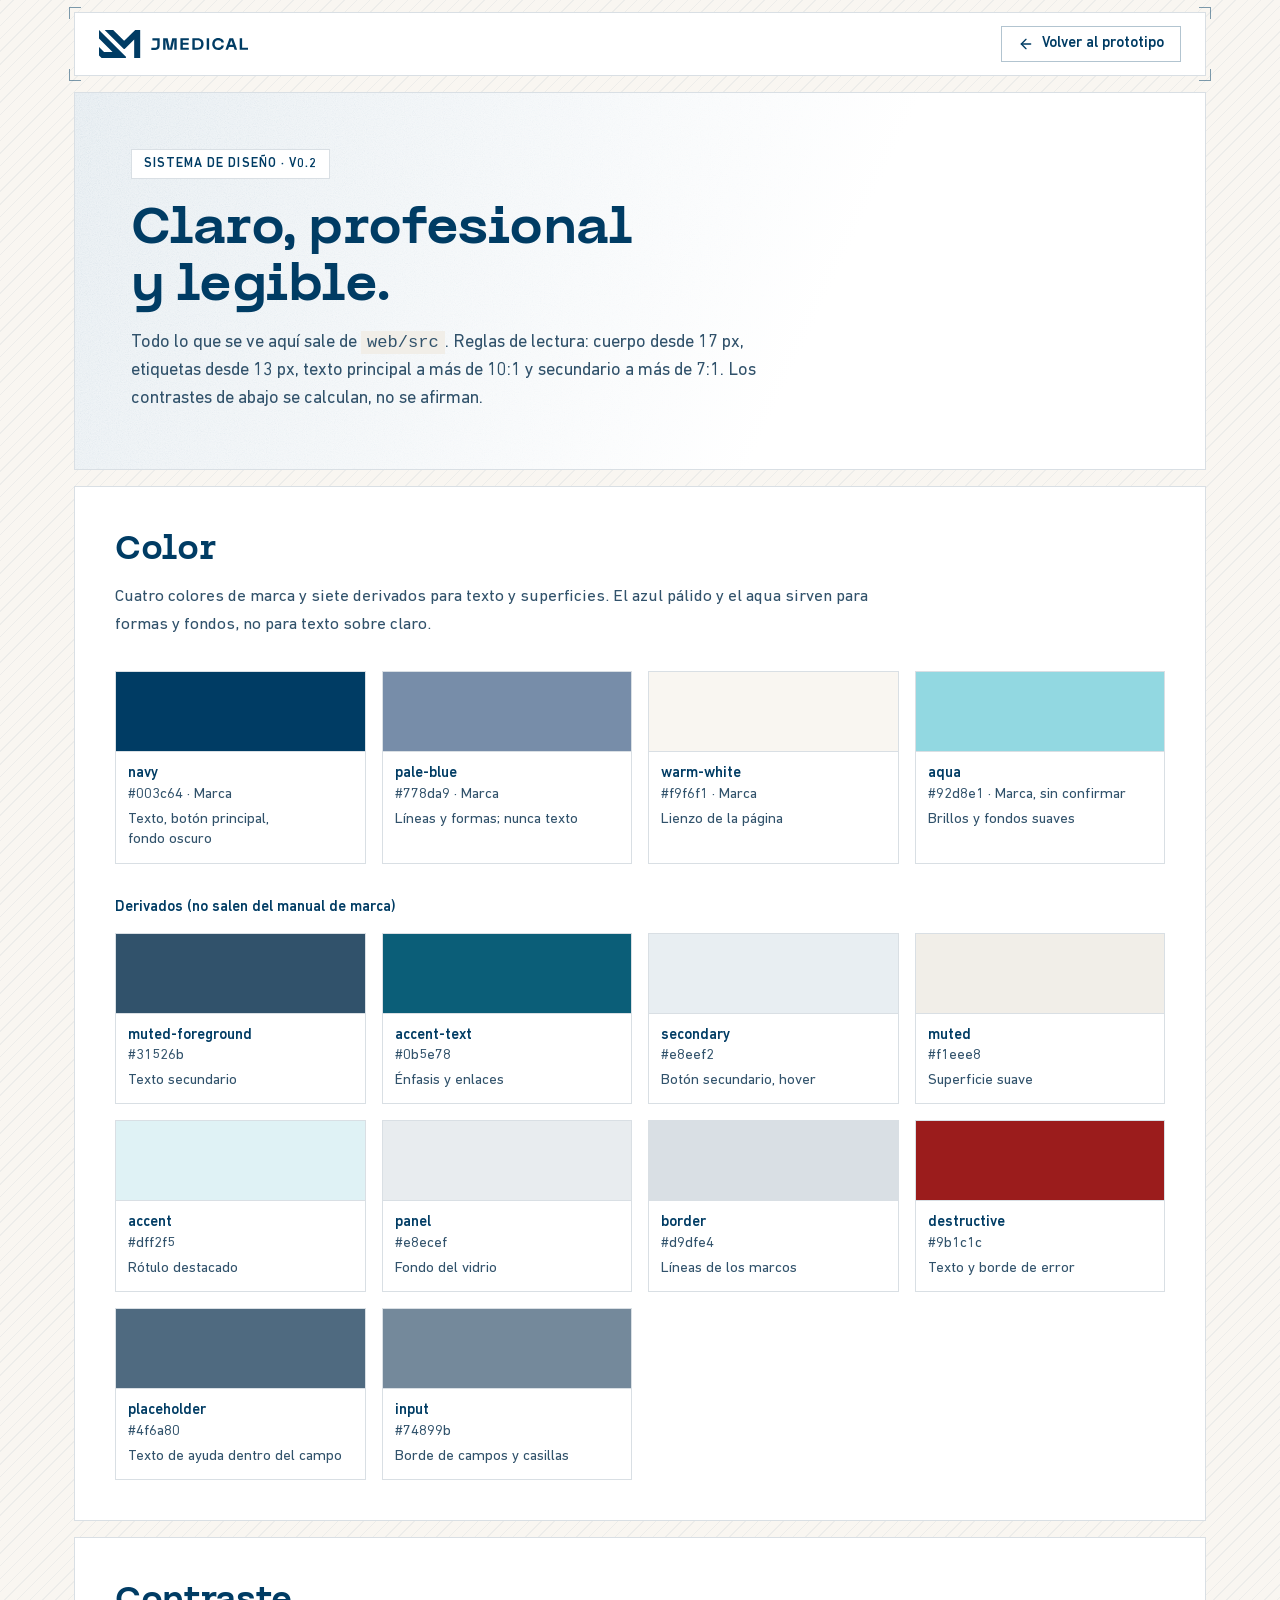
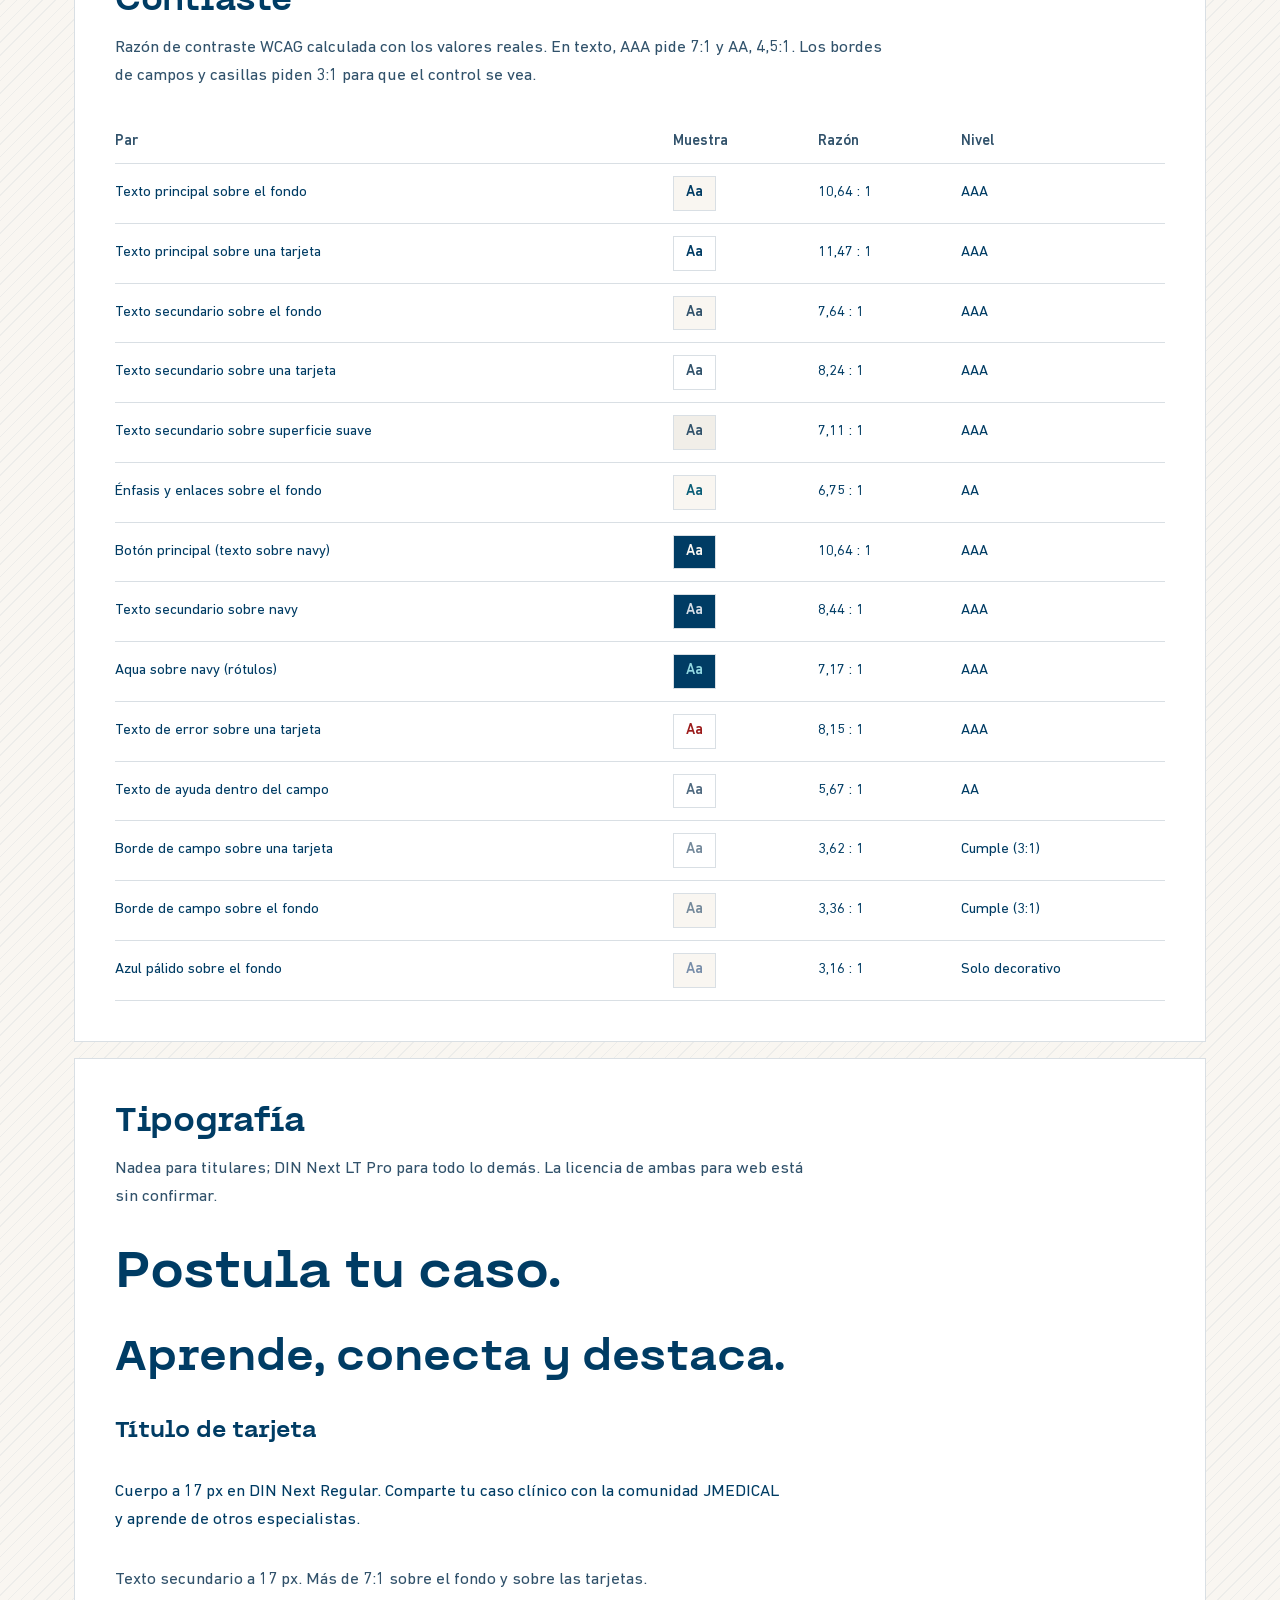
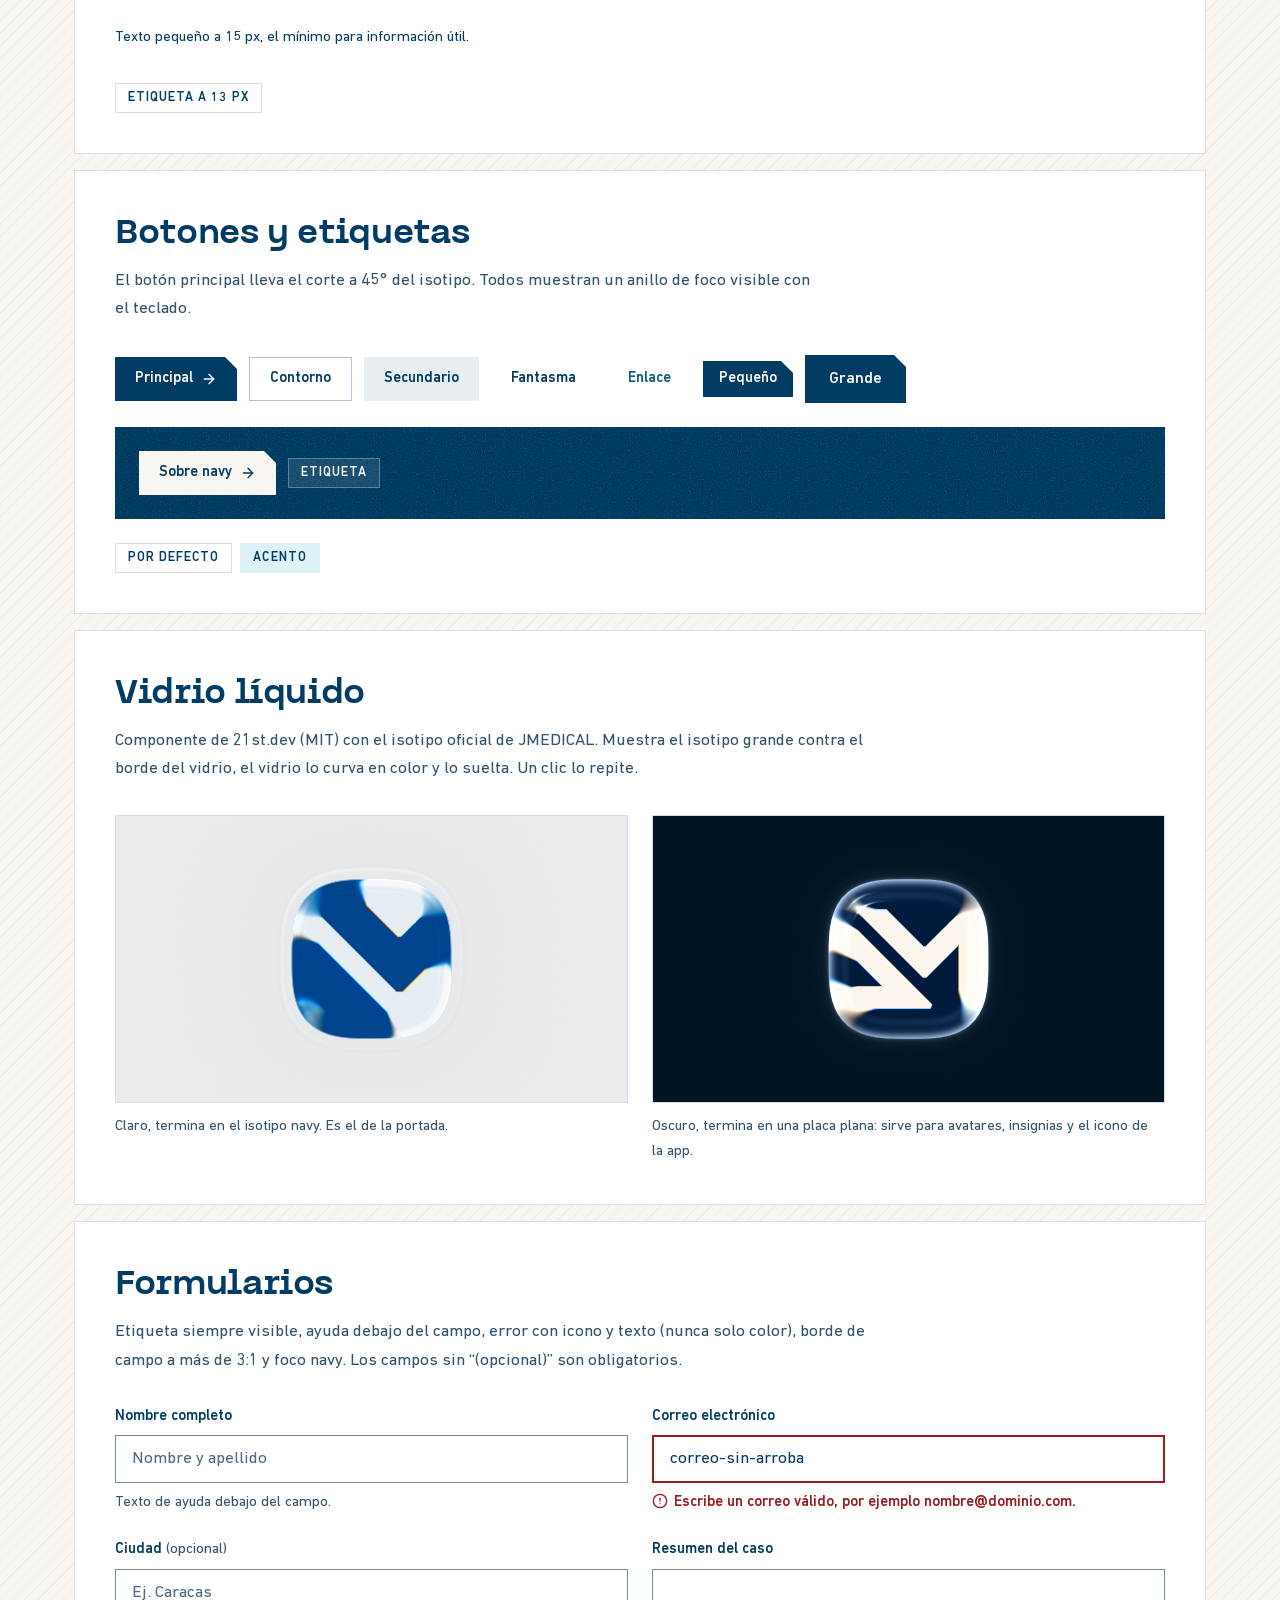
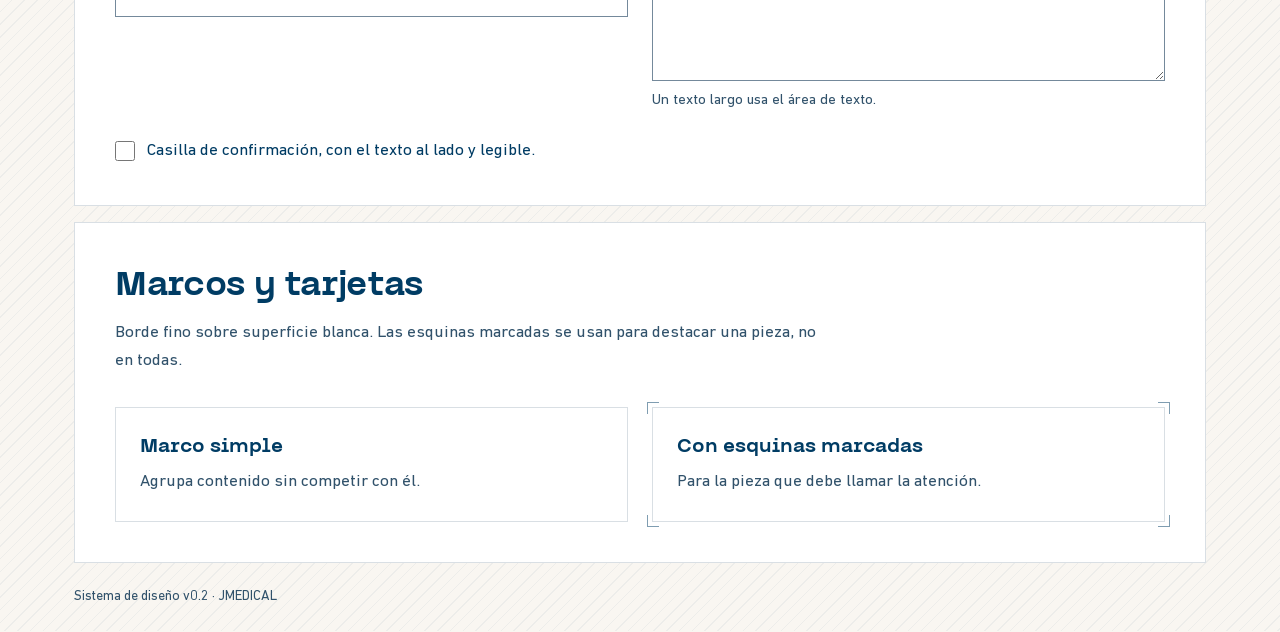
==== sistema.html @ cdf738cb "Actualiza la vista previa (código en ecf129d) Co-Authored-By: Claude Sonnet 5.5 <noreply@anthropic.c" ====
<!doctype html>
<html lang="es" data-brand="jmedical">
  <head>
    <meta charset="utf-8" />
    <meta name="viewport" content="width=device-width, initial-scale=1" />
    <meta name="robots" content="noindex, nofollow" />
    <title>JMEDICAL · Sistema de diseño</title>
    <link rel="icon" href="./favicon.svg" type="image/svg+xml" />
    <script type="module" crossorigin src="./assets/sistema-3H0dQAYy.js"></script>
    <link rel="modulepreload" crossorigin href="./assets/logo-azul-BkGn1NT_.js">
    <link rel="modulepreload" crossorigin href="./assets/field-BmCjv1d0.js">
    <link rel="modulepreload" crossorigin href="./assets/brand-glass-reveal-CvadKFA3.js">
    <link rel="stylesheet" crossorigin href="./assets/logo-azul-B99ZChij.css">
  </head>
  <body>
    <div id="root"></div>
  </body>
</html>
---- assets/logo-azul-B99ZChij.css ----
/*! tailwindcss v4.3.3 | MIT License | https://tailwindcss.com */
@layer properties{@supports (((-webkit-hyphens:none)) and (not (margin-trim:inline))) or ((-moz-orient:inline) and (not (color:rgb(from red r g b)))){*,:before,:after,::backdrop{--tw-rotate-x:initial;--tw-rotate-y:initial;--tw-rotate-z:initial;--tw-skew-x:initial;--tw-skew-y:initial;--tw-border-style:solid;--tw-leading:initial;--tw-font-weight:initial;--tw-tracking:initial;--tw-ordinal:initial;--tw-slashed-zero:initial;--tw-numeric-figure:initial;--tw-numeric-spacing:initial;--tw-numeric-fraction:initial;--tw-shadow:0 0 #0000;--tw-shadow-color:initial;--tw-shadow-alpha:100%;--tw-inset-shadow:0 0 #0000;--tw-inset-shadow-color:initial;--tw-inset-shadow-alpha:100%;--tw-ring-color:initial;--tw-ring-shadow:0 0 #0000;--tw-inset-ring-color:initial;--tw-inset-ring-shadow:0 0 #0000;--tw-ring-inset:initial;--tw-ring-offset-width:0px;--tw-ring-offset-color:#fff;--tw-ring-offset-shadow:0 0 #0000;--tw-outline-style:solid;--tw-blur:initial;--tw-brightness:initial;--tw-contrast:initial;--tw-grayscale:initial;--tw-hue-rotate:initial;--tw-invert:initial;--tw-opacity:initial;--tw-saturate:initial;--tw-sepia:initial;--tw-drop-shadow:initial;--tw-drop-shadow-color:initial;--tw-drop-shadow-alpha:100%;--tw-drop-shadow-size:initial;--tw-backdrop-blur:initial;--tw-backdrop-brightness:initial;--tw-backdrop-contrast:initial;--tw-backdrop-grayscale:initial;--tw-backdrop-hue-rotate:initial;--tw-backdrop-invert:initial;--tw-backdrop-opacity:initial;--tw-backdrop-saturate:initial;--tw-backdrop-sepia:initial}}}@layer theme{:root,:host{--font-mono:ui-monospace, SFMono-Regular, Menlo, Monaco, Consolas, "Liberation Mono", "Courier New", monospace;--color-white:#fff;--spacing:.25rem;--container-xl:36rem;--container-2xl:42rem;--container-3xl:48rem;--text-sm:.875rem;--text-sm--line-height:calc(1.25 / .875);--text-base:1rem;--text-base--line-height:calc(1.5 / 1);--text-lg:1.125rem;--text-lg--line-height:calc(1.75 / 1.125);--text-xl:1.25rem;--text-xl--line-height:calc(1.75 / 1.25);--text-2xl:1.5rem;--text-2xl--line-height:calc(2 / 1.5);--text-3xl:1.875rem;--text-3xl--line-height:calc(2.25 / 1.875);--text-5xl:3rem;--text-5xl--line-height:1;--font-weight-normal:400;--font-weight-medium:500;--font-weight-semibold:600;--leading-tight:1.25;--leading-snug:1.375;--leading-relaxed:1.625;--default-transition-duration:.15s;--default-transition-timing-function:cubic-bezier(.4, 0, .2, 1);--default-font-family:"DIN Next LT Pro", ui-sans-serif, system-ui, sans-serif;--default-mono-font-family:var(--font-mono);--font-display:"Nadea", "DIN Next LT Pro", ui-sans-serif, system-ui, sans-serif}}@layer base{*,:after,:before,::backdrop{box-sizing:border-box;border:0 solid;margin:0;padding:0}::file-selector-button{box-sizing:border-box;border:0 solid;margin:0;padding:0}html,:host{-webkit-text-size-adjust:100%;tab-size:4;line-height:1.5;font-family:var(--default-font-family,-apple-system, BlinkMacSystemFont, "Segoe UI", Roboto, "Helvetica Neue", "Noto Sans", Arial, sans-serif, "Apple Color Emoji", "Segoe UI Emoji", "Segoe UI Symbol", "Noto Color Emoji");font-feature-settings:var(--default-font-feature-settings,normal);font-variation-settings:var(--default-font-variation-settings,normal);-webkit-tap-highlight-color:transparent}hr{height:0;color:inherit;border-top-width:1px}abbr:where([title]){-webkit-text-decoration:underline dotted;text-decoration:underline dotted}h1,h2,h3,h4,h5,h6{font-size:inherit;font-weight:inherit}a{color:inherit;-webkit-text-decoration:inherit;-webkit-text-decoration:inherit;-webkit-text-decoration:inherit;-webkit-text-decoration:inherit;text-decoration:inherit}b,strong{font-weight:bolder}code,kbd,samp,pre{font-family:var(--default-mono-font-family,ui-monospace, SFMono-Regular, Menlo, Monaco, Consolas, "Liberation Mono", "Courier New", monospace);font-feature-settings:var(--default-mono-font-feature-settings,normal);font-variation-settings:var(--default-mono-font-variation-settings,normal);font-size:1em}small{font-size:80%}sub,sup{vertical-align:baseline;font-size:75%;line-height:0;position:relative}sub{bottom:-.25em}sup{top:-.5em}table{text-indent:0;border-color:inherit;border-collapse:collapse}:-moz-focusring:where(:not(iframe)){outline:auto}progress{vertical-align:baseline}summary{display:list-item}ol,ul,menu{list-style:none}img,svg,video,canvas,audio,iframe,embed,object{vertical-align:middle;display:block}img,video{max-width:100%;height:auto}button,input,select,optgroup,textarea{font:inherit;font-feature-settings:inherit;font-variation-settings:inherit;letter-spacing:inherit;color:inherit;opacity:1;background-color:#0000;border-radius:0}::file-selector-button{font:inherit;font-feature-settings:inherit;font-variation-settings:inherit;letter-spacing:inherit;color:inherit;opacity:1;background-color:#0000;border-radius:0}:where(select:is([multiple],[size])) optgroup{font-weight:bolder}:where(select:is([multiple],[size])) optgroup option{padding-inline-start:20px}::file-selector-button{margin-inline-end:4px}::placeholder{opacity:1}@supports (not ((-webkit-appearance:-apple-pay-button))) or (contain-intrinsic-size:1px){::placeholder{color:currentColor}@supports (color:color-mix(in lab, red, red)){::placeholder{color:color-mix(in oklab, currentcolor 50%, transparent)}}}textarea{resize:vertical}::-webkit-search-decoration{-webkit-appearance:none}::-webkit-date-and-time-value{min-height:1lh;text-align:inherit}::-webkit-datetime-edit{display:inline-flex}::-webkit-datetime-edit-fields-wrapper{padding:0}::-webkit-datetime-edit{padding-block:0}::-webkit-datetime-edit-year-field{padding-block:0}::-webkit-datetime-edit-month-field{padding-block:0}::-webkit-datetime-edit-day-field{padding-block:0}::-webkit-datetime-edit-hour-field{padding-block:0}::-webkit-datetime-edit-minute-field{padding-block:0}::-webkit-datetime-edit-second-field{padding-block:0}::-webkit-datetime-edit-millisecond-field{padding-block:0}::-webkit-datetime-edit-meridiem-field{padding-block:0}::-webkit-calendar-picker-indicator{line-height:1}:-moz-ui-invalid{box-shadow:none}button,input:where([type=button],[type=reset],[type=submit]){appearance:button}::file-selector-button{appearance:button}::-webkit-inner-spin-button{height:auto}::-webkit-outer-spin-button{height:auto}[hidden]:where(:not([hidden=until-found])){display:none!important}*{border-color:var(--border)}h1,h2,h3,h4{font-family:var(--font-display);letter-spacing:-.01em;text-wrap:balance;font-weight:600}p{text-wrap:pretty}:focus-visible{outline:2px solid var(--navy);outline-offset:3px}::selection{background:var(--aqua);color:var(--navy)}}@layer components;@layer utilities{.grain{position:relative}.grain:after{content:"";pointer-events:none;opacity:.5;mix-blend-mode:soft-light;background:url("data:image/svg+xml,%3csvg%20xmlns='http://www.w3.org/2000/svg'%20width='256'%20height='256'%3e%3cfilter%20id='n'%20x='0'%20y='0'%20width='100%25'%20height='100%25'%20color-interpolation-filters='sRGB'%3e%3cfeTurbulence%20type='fractalNoise'%20baseFrequency='0.9'%20numOctaves='3'%20seed='7'%20stitchTiles='stitch'/%3e%3cfeColorMatrix%20type='matrix'%20values='0.33%200.33%200.33%200%200%200.33%200.33%200.33%200%200%200.33%200.33%200.33%200%200%200%200%200%200%201'/%3e%3cfeComponentTransfer%3e%3cfeFuncR%20type='linear'%20slope='2.2'%20intercept='-0.6'/%3e%3cfeFuncG%20type='linear'%20slope='2.2'%20intercept='-0.6'/%3e%3cfeFuncB%20type='linear'%20slope='2.2'%20intercept='-0.6'/%3e%3c/feComponentTransfer%3e%3c/filter%3e%3crect%20width='100%25'%20height='100%25'%20filter='url(%23n)'/%3e%3c/svg%3e") 0 0/256px 256px;position:absolute;inset:0}.pointer-events-none{pointer-events:none}.\!visible{visibility:visible!important}.visible{visibility:visible}.sr-only{clip-path:inset(50%);white-space:nowrap;border-width:0;width:1px;height:1px;margin:-1px;padding:0;position:absolute;overflow:hidden}.absolute{position:absolute}.fixed{position:fixed}.relative{position:relative}.static{position:static}.sticky{position:sticky}.inset-0{inset:0}.-top-1\.5{top:calc(var(--spacing) * -1.5)}.top-3{top:calc(var(--spacing) * 3)}.top-4{top:calc(var(--spacing) * 4)}.-right-1\.5{right:calc(var(--spacing) * -1.5)}.right-4{right:calc(var(--spacing) * 4)}.-bottom-1\.5{bottom:calc(var(--spacing) * -1.5)}.bottom-4{bottom:calc(var(--spacing) * 4)}.-left-1\.5{left:calc(var(--spacing) * -1.5)}.left-4{left:calc(var(--spacing) * 4)}.isolate{isolation:isolate}.z-10{z-index:10}.z-40{z-index:40}.container{width:100%}@media (width>=40rem){.container{max-width:40rem}}@media (width>=48rem){.container{max-width:48rem}}@media (width>=64rem){.container{max-width:64rem}}@media (width>=80rem){.container{max-width:80rem}}@media (width>=96rem){.container{max-width:96rem}}.m-auto{margin:auto}.mx-auto{margin-inline:auto}.mt-0\.5{margin-top:calc(var(--spacing) * .5)}.mt-1{margin-top:var(--spacing)}.mt-2{margin-top:calc(var(--spacing) * 2)}.mt-3{margin-top:calc(var(--spacing) * 3)}.mt-4{margin-top:calc(var(--spacing) * 4)}.mt-5{margin-top:calc(var(--spacing) * 5)}.mt-6{margin-top:calc(var(--spacing) * 6)}.mt-8{margin-top:calc(var(--spacing) * 8)}.mt-10{margin-top:calc(var(--spacing) * 10)}.mt-12{margin-top:calc(var(--spacing) * 12)}.mb-3{margin-bottom:calc(var(--spacing) * 3)}.mb-6{margin-bottom:calc(var(--spacing) * 6)}.mb-8{margin-bottom:calc(var(--spacing) * 8)}.block{display:block}.flex{display:flex}.grid{display:grid}.hidden{display:none}.inline{display:inline}.inline-block{display:inline-block}.inline-flex{display:inline-flex}.aspect-\[16\/10\]{aspect-ratio:16/10}.size-3{width:calc(var(--spacing) * 3);height:calc(var(--spacing) * 3)}.size-4{width:calc(var(--spacing) * 4);height:calc(var(--spacing) * 4)}.size-5{width:calc(var(--spacing) * 5);height:calc(var(--spacing) * 5)}.size-7{width:calc(var(--spacing) * 7);height:calc(var(--spacing) * 7)}.size-10{width:calc(var(--spacing) * 10);height:calc(var(--spacing) * 10)}.size-14{width:calc(var(--spacing) * 14);height:calc(var(--spacing) * 14)}.h-7{height:calc(var(--spacing) * 7)}.h-9{height:calc(var(--spacing) * 9)}.h-11{height:calc(var(--spacing) * 11)}.h-12{height:calc(var(--spacing) * 12)}.h-16{height:calc(var(--spacing) * 16)}.h-20{height:calc(var(--spacing) * 20)}.h-72{height:calc(var(--spacing) * 72)}.h-full{height:100%}.min-h-28{min-height:calc(var(--spacing) * 28)}.min-h-36{min-height:calc(var(--spacing) * 36)}.min-h-\[340px\]{min-height:340px}.w-auto{width:auto}.w-fit{width:fit-content}.w-full{width:100%}.max-w-2xl{max-width:var(--container-2xl)}.max-w-3xl{max-width:var(--container-3xl)}.max-w-\[34rem\]{max-width:34rem}.max-w-\[1180px\]{max-width:1180px}.max-w-xl{max-width:var(--container-xl)}.min-w-\[34rem\]{min-width:34rem}.shrink-0{flex-shrink:0}.grow{flex-grow:1}.border-collapse{border-collapse:collapse}.transform{transform:var(--tw-rotate-x,) var(--tw-rotate-y,) var(--tw-rotate-z,) var(--tw-skew-x,) var(--tw-skew-y,)}.cursor-pointer{cursor:pointer}.resize-y{resize:vertical}.list-disc{list-style-type:disc}.grid-cols-3{grid-template-columns:repeat(3,minmax(0,1fr))}.flex-col{flex-direction:column}.flex-wrap{flex-wrap:wrap}.place-items-center{place-items:center}.content-start{align-content:flex-start}.items-center{align-items:center}.items-start{align-items:flex-start}.justify-between{justify-content:space-between}.justify-center{justify-content:center}.justify-items-center{justify-items:center}.gap-1{gap:var(--spacing)}.gap-1\.5{gap:calc(var(--spacing) * 1.5)}.gap-2{gap:calc(var(--spacing) * 2)}.gap-3{gap:calc(var(--spacing) * 3)}.gap-4{gap:calc(var(--spacing) * 4)}.gap-5{gap:calc(var(--spacing) * 5)}.gap-6{gap:calc(var(--spacing) * 6)}.gap-7{gap:calc(var(--spacing) * 7)}.gap-8{gap:calc(var(--spacing) * 8)}.gap-9{gap:calc(var(--spacing) * 9)}.gap-px{gap:1px}.self-start{align-self:flex-start}.overflow-hidden{overflow:hidden}.overflow-x-auto{overflow-x:auto}.rounded{border-radius:.25rem}.border{border-style:var(--tw-border-style);border-width:1px}.border-2{border-style:var(--tw-border-style);border-width:2px}.border-t{border-top-style:var(--tw-border-style);border-top-width:1px}.border-r{border-right-style:var(--tw-border-style);border-right-width:1px}.border-b{border-bottom-style:var(--tw-border-style);border-bottom-width:1px}.border-l{border-left-style:var(--tw-border-style);border-left-width:1px}.border-dashed{--tw-border-style:dashed;border-style:dashed}.border-accent-text,.border-accent-text\/40{border-color:var(--accent-text)}@supports (color:color-mix(in lab, red, red)){.border-accent-text\/40{border-color:color-mix(in oklab, var(--accent-text) 40%, transparent)}}.border-border{border-color:var(--border)}.border-cream\/30{border-color:var(--warm-white)}@supports (color:color-mix(in lab, red, red)){.border-cream\/30{border-color:color-mix(in oklab, var(--warm-white) 30%, transparent)}}.border-cream\/60{border-color:var(--warm-white)}@supports (color:color-mix(in lab, red, red)){.border-cream\/60{border-color:color-mix(in oklab, var(--warm-white) 60%, transparent)}}.border-destructive{border-color:var(--destructive)}.border-foreground\/30{border-color:var(--foreground)}@supports (color:color-mix(in lab, red, red)){.border-foreground\/30{border-color:color-mix(in oklab, var(--foreground) 30%, transparent)}}.border-foreground\/50{border-color:var(--foreground)}@supports (color:color-mix(in lab, red, red)){.border-foreground\/50{border-color:color-mix(in oklab, var(--foreground) 50%, transparent)}}.border-input{border-color:var(--input)}.border-transparent{border-color:#0000}.bg-accent{background-color:var(--accent)}.bg-accent-text{background-color:var(--accent-text)}.bg-border{background-color:var(--border)}.bg-card,.bg-card\/95{background-color:var(--card)}@supports (color:color-mix(in lab, red, red)){.bg-card\/95{background-color:color-mix(in oklab, var(--card) 95%, transparent)}}.bg-cream,.bg-cream\/10{background-color:var(--warm-white)}@supports (color:color-mix(in lab, red, red)){.bg-cream\/10{background-color:color-mix(in oklab, var(--warm-white) 10%, transparent)}}.bg-muted{background-color:var(--muted)}.bg-navy{background-color:var(--navy)}.bg-panel{background-color:var(--panel)}.bg-primary{background-color:var(--primary)}.bg-secondary{background-color:var(--secondary)}.bg-\[linear-gradient\(115deg\,var\(--secondary\)\,transparent_65\%\)\]{background-image:linear-gradient(115deg,var(--secondary),transparent 65%)}.bg-\[radial-gradient\(60\%_90\%_at_85\%_0\%\,rgba\(146\,216\,225\,0\.24\)\,transparent_70\%\)\,radial-gradient\(55\%_80\%_at_0\%_100\%\,rgba\(119\,141\,169\,0\.3\)\,transparent_70\%\)\]{background-image:radial-gradient(60% 90% at 85% 0,#92d8e13d,#0000 70%),radial-gradient(55% 80% at 0 100%,#778da94d,#0000 70%)}.p-3{padding:calc(var(--spacing) * 3)}.p-4{padding:calc(var(--spacing) * 4)}.p-5{padding:calc(var(--spacing) * 5)}.p-6{padding:calc(var(--spacing) * 6)}.px-1\.5{padding-inline:calc(var(--spacing) * 1.5)}.px-3{padding-inline:calc(var(--spacing) * 3)}.px-4{padding-inline:calc(var(--spacing) * 4)}.px-5{padding-inline:calc(var(--spacing) * 5)}.px-6{padding-inline:calc(var(--spacing) * 6)}.py-0\.5{padding-block:calc(var(--spacing) * .5)}.py-1{padding-block:var(--spacing)}.py-2{padding-block:calc(var(--spacing) * 2)}.py-3{padding-block:calc(var(--spacing) * 3)}.py-4{padding-block:calc(var(--spacing) * 4)}.py-6{padding-block:calc(var(--spacing) * 6)}.py-16{padding-block:calc(var(--spacing) * 16)}.pt-3{padding-top:calc(var(--spacing) * 3)}.pt-4{padding-top:calc(var(--spacing) * 4)}.pt-6{padding-top:calc(var(--spacing) * 6)}.pr-4{padding-right:calc(var(--spacing) * 4)}.pl-5{padding-left:calc(var(--spacing) * 5)}.pl-8{padding-left:calc(var(--spacing) * 8)}.text-center{text-align:center}.text-left{text-align:left}.text-right{text-align:right}.font-display{font-family:Nadea,DIN Next LT Pro,ui-sans-serif,system-ui,sans-serif}.text-2xl{font-size:var(--text-2xl);line-height:var(--tw-leading,var(--text-2xl--line-height))}.text-3xl{font-size:var(--text-3xl);line-height:var(--tw-leading,var(--text-3xl--line-height))}.text-5xl{font-size:var(--text-5xl);line-height:var(--tw-leading,var(--text-5xl--line-height))}.text-base{font-size:var(--text-base);line-height:var(--tw-leading,var(--text-base--line-height))}.text-lg{font-size:var(--text-lg);line-height:var(--tw-leading,var(--text-lg--line-height))}.text-sm{font-size:var(--text-sm);line-height:var(--tw-leading,var(--text-sm--line-height))}.text-xl{font-size:var(--text-xl);line-height:var(--tw-leading,var(--text-xl--line-height))}.text-\[0\.95em\]{font-size:.95em}.text-\[1\.0625rem\]{font-size:1.0625rem}.text-\[13px\]{font-size:13px}.text-\[15px\]{font-size:15px}.text-\[17px\]{font-size:17px}.text-\[clamp\(1\.6rem\,1\.1rem\+1\.6vw\,2\.2rem\)\]{font-size:clamp(1.6rem,1.1rem + 1.6vw,2.2rem)}.text-\[clamp\(1\.9rem\,1\.2rem\+2\.4vw\,2\.9rem\)\]{font-size:clamp(1.9rem,1.2rem + 2.4vw,2.9rem)}.text-\[clamp\(1\.9rem\,1\.2rem\+2\.8vw\,3\.2rem\)\]{font-size:clamp(1.9rem,1.2rem + 2.8vw,3.2rem)}.text-\[clamp\(2\.25rem\,1\.3rem\+2\.7vw\,3\.4rem\)\]{font-size:clamp(2.25rem,1.3rem + 2.7vw,3.4rem)}.leading-5{--tw-leading:calc(var(--spacing) * 5);line-height:calc(var(--spacing) * 5)}.leading-\[1\.05\]{--tw-leading:1.05;line-height:1.05}.leading-\[1\.06\]{--tw-leading:1.06;line-height:1.06}.leading-\[1\.08\]{--tw-leading:1.08;line-height:1.08}.leading-none{--tw-leading:1;line-height:1}.leading-relaxed{--tw-leading:var(--leading-relaxed);line-height:var(--leading-relaxed)}.leading-snug{--tw-leading:var(--leading-snug);line-height:var(--leading-snug)}.leading-tight{--tw-leading:var(--leading-tight);line-height:var(--leading-tight)}.font-medium{--tw-font-weight:var(--font-weight-medium);font-weight:var(--font-weight-medium)}.font-normal{--tw-font-weight:var(--font-weight-normal);font-weight:var(--font-weight-normal)}.font-semibold{--tw-font-weight:var(--font-weight-semibold);font-weight:var(--font-weight-semibold)}.tracking-\[0\.08em\]{--tw-tracking:.08em;letter-spacing:.08em}.tracking-\[0\.12em\]{--tw-tracking:.12em;letter-spacing:.12em}.break-words{overflow-wrap:break-word}.whitespace-nowrap{white-space:nowrap}.whitespace-pre-wrap{white-space:pre-wrap}.text-\[\#d6dee6\]{color:#d6dee6}.text-accent-foreground{color:var(--accent-foreground)}.text-accent-text{color:var(--accent-text)}.text-cream{color:var(--warm-white)}.text-destructive{color:var(--destructive)}.text-foreground{color:var(--foreground)}.text-muted-foreground{color:var(--muted-foreground)}.text-navy{color:var(--navy)}.text-primary-foreground{color:var(--primary-foreground)}.text-secondary-foreground{color:var(--secondary-foreground)}.uppercase{text-transform:uppercase}.tabular-nums{--tw-numeric-spacing:tabular-nums;font-variant-numeric:var(--tw-ordinal,) var(--tw-slashed-zero,) var(--tw-numeric-figure,) var(--tw-numeric-spacing,) var(--tw-numeric-fraction,)}.underline{text-decoration-line:underline}.underline-offset-4{text-underline-offset:4px}.underline-offset-8{text-underline-offset:8px}.accent-navy{accent-color:var(--navy)}.shadow{--tw-shadow:0 1px 3px 0 var(--tw-shadow-color,#0000001a), 0 1px 2px -1px var(--tw-shadow-color,#0000001a);box-shadow:var(--tw-inset-shadow), var(--tw-inset-ring-shadow), var(--tw-ring-offset-shadow), var(--tw-ring-shadow), var(--tw-shadow)}.shadow-\[0_10px_28px_-18px_rgba\(0\,60\,100\,0\.45\)\]{--tw-shadow:0 10px 28px -18px var(--tw-shadow-color,#003c6473);box-shadow:var(--tw-inset-shadow), var(--tw-inset-ring-shadow), var(--tw-ring-offset-shadow), var(--tw-ring-shadow), var(--tw-shadow)}.ring{--tw-ring-shadow:var(--tw-ring-inset,) 0 0 0 calc(1px + var(--tw-ring-offset-width)) var(--tw-ring-color,currentcolor);box-shadow:var(--tw-inset-shadow), var(--tw-inset-ring-shadow), var(--tw-ring-offset-shadow), var(--tw-ring-shadow), var(--tw-shadow)}.outline{outline-style:var(--tw-outline-style);outline-width:1px}.blur{--tw-blur:blur(8px);filter:var(--tw-blur,) var(--tw-brightness,) var(--tw-contrast,) var(--tw-grayscale,) var(--tw-hue-rotate,) var(--tw-invert,) var(--tw-saturate,) var(--tw-sepia,) var(--tw-drop-shadow,)}.filter{filter:var(--tw-blur,) var(--tw-brightness,) var(--tw-contrast,) var(--tw-grayscale,) var(--tw-hue-rotate,) var(--tw-invert,) var(--tw-saturate,) var(--tw-sepia,) var(--tw-drop-shadow,)}.backdrop-blur{--tw-backdrop-blur:blur(8px);-webkit-backdrop-filter:var(--tw-backdrop-blur,) var(--tw-backdrop-brightness,) var(--tw-backdrop-contrast,) var(--tw-backdrop-grayscale,) var(--tw-backdrop-hue-rotate,) var(--tw-backdrop-invert,) var(--tw-backdrop-opacity,) var(--tw-backdrop-saturate,) var(--tw-backdrop-sepia,);backdrop-filter:var(--tw-backdrop-blur,) var(--tw-backdrop-brightness,) var(--tw-backdrop-contrast,) var(--tw-backdrop-grayscale,) var(--tw-backdrop-hue-rotate,) var(--tw-backdrop-invert,) var(--tw-backdrop-opacity,) var(--tw-backdrop-saturate,) var(--tw-backdrop-sepia,)}.transition-colors{transition-property:color,background-color,border-color,outline-color,text-decoration-color,fill,stroke,--tw-gradient-from,--tw-gradient-via,--tw-gradient-to;transition-timing-function:var(--tw-ease,var(--default-transition-timing-function));transition-duration:var(--tw-duration,var(--default-transition-duration))}.outline-none{--tw-outline-style:none;outline-style:none}.select-none{-webkit-user-select:none;user-select:none}.cut-corner{clip-path:polygon(0 0, calc(100% - var(--cut,12px)) 0, 100% var(--cut,12px), 100% 100%, 0 100%)}.placeholder\:text-placeholder::placeholder{color:var(--placeholder)}.last\:border-b-0:last-child{border-bottom-style:var(--tw-border-style);border-bottom-width:0}@media (hover:hover){.hover\:border-foreground:hover{border-color:var(--foreground)}.hover\:bg-primary\/90:hover{background-color:var(--primary)}@supports (color:color-mix(in lab, red, red)){.hover\:bg-primary\/90:hover{background-color:color-mix(in oklab, var(--primary) 90%, transparent)}}.hover\:bg-secondary:hover,.hover\:bg-secondary\/70:hover{background-color:var(--secondary)}@supports (color:color-mix(in lab, red, red)){.hover\:bg-secondary\/70:hover{background-color:color-mix(in oklab, var(--secondary) 70%, transparent)}}.hover\:bg-white:hover{background-color:var(--color-white)}.hover\:underline:hover{text-decoration-line:underline}}.focus\:not-sr-only:focus{clip-path:none;white-space:normal;width:auto;height:auto;margin:0;padding:0;position:static;overflow:visible}.focus\:fixed:focus{position:fixed}.focus\:top-4:focus{top:calc(var(--spacing) * 4)}.focus\:left-4:focus{left:calc(var(--spacing) * 4)}.focus\:z-50:focus{z-index:50}.focus\:bg-navy:focus{background-color:var(--navy)}.focus\:px-4:focus{padding-inline:calc(var(--spacing) * 4)}.focus\:py-2:focus{padding-block:calc(var(--spacing) * 2)}.focus\:text-cream:focus{color:var(--warm-white)}.focus-visible\:border-navy:focus-visible{border-color:var(--navy)}.focus-visible\:outline-2:focus-visible{outline-style:var(--tw-outline-style);outline-width:2px}.focus-visible\:outline-offset-\[3px\]:focus-visible{outline-offset:3px}.focus-visible\:outline-aqua:focus-visible{outline-color:var(--aqua)}.focus-visible\:outline-navy:focus-visible{outline-color:var(--navy)}.focus-visible\:\[clip-path\:none\]:focus-visible{clip-path:none}.disabled\:pointer-events-none:disabled{pointer-events:none}.disabled\:cursor-not-allowed:disabled{cursor:not-allowed}.disabled\:opacity-50:disabled{opacity:.5}.disabled\:opacity-60:disabled{opacity:.6}.aria-invalid\:border-2[aria-invalid=true]{border-style:var(--tw-border-style);border-width:2px}.aria-invalid\:border-destructive[aria-invalid=true]{border-color:var(--destructive)}@media (width>=40rem){.sm\:grid-cols-2{grid-template-columns:repeat(2,minmax(0,1fr))}.sm\:grid-cols-\[11rem_1fr\]{grid-template-columns:11rem 1fr}.sm\:flex-row{flex-direction:row}.sm\:justify-between{justify-content:space-between}.sm\:gap-4{gap:calc(var(--spacing) * 4)}.sm\:p-8{padding:calc(var(--spacing) * 8)}.sm\:p-10{padding:calc(var(--spacing) * 10)}.sm\:px-5{padding-inline:calc(var(--spacing) * 5)}.sm\:px-6{padding-inline:calc(var(--spacing) * 6)}.sm\:px-10{padding-inline:calc(var(--spacing) * 10)}.sm\:py-4{padding-block:calc(var(--spacing) * 4)}.sm\:py-20{padding-block:calc(var(--spacing) * 20)}}@media (width>=48rem){.md\:block{display:block}.md\:grid-cols-2{grid-template-columns:repeat(2,minmax(0,1fr))}.md\:grid-cols-3{grid-template-columns:repeat(3,minmax(0,1fr))}.md\:flex-row{flex-direction:row}.md\:items-start{align-items:flex-start}.md\:justify-between{justify-content:space-between}}@media (width>=64rem){.lg\:min-h-\[560px\]{min-height:560px}.lg\:grid-cols-4{grid-template-columns:repeat(4,minmax(0,1fr))}.lg\:grid-cols-\[1\.05fr_1fr\]{grid-template-columns:1.05fr 1fr}.lg\:border-t-0{border-top-style:var(--tw-border-style);border-top-width:0}.lg\:border-l{border-left-style:var(--tw-border-style);border-left-width:1px}.lg\:p-12{padding:calc(var(--spacing) * 12)}.lg\:p-14{padding:calc(var(--spacing) * 14)}}.\[\&_svg\]\:pointer-events-none svg{pointer-events:none}.\[\&_svg\]\:shrink-0 svg{flex-shrink:0}.\[\&_svg\:not\(\[class\*\=\'size-\'\]\)\]\:size-4 svg:not([class*=size-]){width:calc(var(--spacing) * 4);height:calc(var(--spacing) * 4)}}@font-face{font-family:Nadea;font-weight:400;font-style:normal;font-display:block;src:url(./JMEDICAL_IDENTIDAD_Nadea-Regular-e1JpHNvY.ttf)format("truetype")}@font-face{font-family:Nadea;font-weight:500;font-style:normal;font-display:block;src:url(./JMEDICAL_IDENTIDAD_Nadea-Medium-BQYv4p6Q.ttf)format("truetype")}@font-face{font-family:Nadea;font-weight:600;font-style:normal;font-display:block;src:url(./JMEDICAL_IDENTIDAD_Nadea-SemiBold-CYlxhPo1.ttf)format("truetype")}@font-face{font-family:Nadea;font-weight:700;font-style:normal;font-display:block;src:url(./JMEDICAL_IDENTIDAD_Nadea-Bold-zD5r0EJp.ttf)format("truetype")}@font-face{font-family:Nadea;font-weight:800;font-style:normal;font-display:block;src:url(./JMEDICAL_IDENTIDAD_Nadea-ExtraBold-DnL3zmEQ.ttf)format("truetype")}@font-face{font-family:Nadea;font-weight:900;font-style:normal;font-display:block;src:url(./JMEDICAL_IDENTIDAD_Nadea-Black-Cpnyu3aX.ttf)format("truetype")}@font-face{font-family:DIN Next LT Pro;font-weight:200;font-style:normal;font-display:block;src:url(./DINNextLTPro-UltraLight-BvhrYPD7.ttf)format("truetype")}@font-face{font-family:DIN Next LT Pro;font-weight:200;font-style:italic;font-display:block;src:url(./DINNextLTPro-UltraLightIt-DyR0oIN4.ttf)format("truetype")}@font-face{font-family:DIN Next LT Pro;font-weight:300;font-style:normal;font-display:block;src:url(./DINNextLTPro-Light-DulMqmmu.ttf)format("truetype")}@font-face{font-family:DIN Next LT Pro;font-weight:400;font-style:normal;font-display:block;src:url(./DINNextLTPro-Regular-BP2BHm4X.ttf)format("truetype")}@font-face{font-family:DIN Next LT Pro;font-weight:500;font-style:normal;font-display:block;src:url(./DINNextLTPro-Medium-t0_n9abC.ttf)format("truetype")}@font-face{font-family:DIN Next LT Pro;font-weight:700;font-style:normal;font-display:block;src:url(./DINNextLTPro-Bold-fTA9mq1W.ttf)format("truetype")}@font-face{font-family:DIN Next LT Pro;font-weight:800;font-style:normal;font-display:block;src:url(./DINNextLTPro-Heavy-BAtGIuEy.ttf)format("truetype")}[data-brand=jmedical]{--navy:#003c64;--pale-blue:#778da9;--warm-white:#f9f6f1;--aqua:#92d8e1;--bg:var(--warm-white);--surface:#fff;--border:#003c6429;--fg:var(--navy);--muted:#003c64b8;--accent:var(--pale-blue);--accent-2:var(--aqua);--font-display:"Nadea", system-ui, sans-serif;--font-body:"DIN Next LT Pro", system-ui, sans-serif;--font-mono:ui-monospace, Menlo, monospace;--size-display:96px;--size-headline:48px;--size-body:28px;--size-label:20px;--ease-in:cubic-bezier(.4, 0, 1, 1);--ease-out:cubic-bezier(0, 0, .2, 1);--ease-snap:cubic-bezier(.16, 1, .3, 1);--dur-in:.45s;--dur-out:.35s;--radius:16px;--pad:48px}[data-brand=jmedical][data-theme=dark]{--bg:var(--navy);--surface:#f9f6f10f;--border:#f9f6f12e;--fg:var(--warm-white);--muted:#f9f6f1b8}:root{--background:var(--warm-white);--foreground:var(--navy);--card:#fff;--card-foreground:var(--navy);--popover:#fff;--popover-foreground:var(--navy);--primary:var(--navy);--primary-foreground:var(--warm-white);--secondary:#e8eef2;--secondary-foreground:var(--navy);--muted:#f1eee8;--muted-foreground:#31526b;--accent:#dff2f5;--accent-foreground:var(--navy);--accent-text:#0b5e78;--destructive:#9b1c1c;--border:#d9dfe4;--input:#74899b;--placeholder:#4f6a80;--ring:var(--navy);--radius:.25rem;--panel:#e8ecef}html{scroll-behavior:smooth;-webkit-text-size-adjust:100%;scroll-padding-top:6rem}html body{background-color:var(--background);color:var(--foreground);-webkit-font-smoothing:antialiased;-moz-osx-font-smoothing:grayscale;background-image:repeating-linear-gradient(135deg, var(--navy) 0 1px, transparent 1px 9px);font-family:DIN Next LT Pro,ui-sans-serif,system-ui,sans-serif;font-size:1.0625rem;line-height:1.65}@supports (color:color-mix(in lab, red, red)){html body{background-image:repeating-linear-gradient(135deg, color-mix(in srgb, var(--navy) 5%, transparent) 0 1px, transparent 1px 9px)}}@media (prefers-reduced-motion:reduce){html{scroll-behavior:auto}*,:before,:after{transition-duration:.01ms!important;animation-duration:.01ms!important}}@property --tw-rotate-x{syntax:"*";inherits:false}@property --tw-rotate-y{syntax:"*";inherits:false}@property --tw-rotate-z{syntax:"*";inherits:false}@property --tw-skew-x{syntax:"*";inherits:false}@property --tw-skew-y{syntax:"*";inherits:false}@property --tw-border-style{syntax:"*";inherits:false;initial-value:solid}@property --tw-leading{syntax:"*";inherits:false}@property --tw-font-weight{syntax:"*";inherits:false}@property --tw-tracking{syntax:"*";inherits:false}@property --tw-ordinal{syntax:"*";inherits:false}@property --tw-slashed-zero{syntax:"*";inherits:false}@property --tw-numeric-figure{syntax:"*";inherits:false}@property --tw-numeric-spacing{syntax:"*";inherits:false}@property --tw-numeric-fraction{syntax:"*";inherits:false}@property --tw-shadow{syntax:"*";inherits:false;initial-value:0 0 #0000}@property --tw-shadow-color{syntax:"*";inherits:false}@property --tw-shadow-alpha{syntax:"<percentage>";inherits:false;initial-value:100%}@property --tw-inset-shadow{syntax:"*";inherits:false;initial-value:0 0 #0000}@property --tw-inset-shadow-color{syntax:"*";inherits:false}@property --tw-inset-shadow-alpha{syntax:"<percentage>";inherits:false;initial-value:100%}@property --tw-ring-color{syntax:"*";inherits:false}@property --tw-ring-shadow{syntax:"*";inherits:false;initial-value:0 0 #0000}@property --tw-inset-ring-color{syntax:"*";inherits:false}@property --tw-inset-ring-shadow{syntax:"*";inherits:false;initial-value:0 0 #0000}@property --tw-ring-inset{syntax:"*";inherits:false}@property --tw-ring-offset-width{syntax:"<length>";inherits:false;initial-value:0}@property --tw-ring-offset-color{syntax:"*";inherits:false;initial-value:#fff}@property --tw-ring-offset-shadow{syntax:"*";inherits:false;initial-value:0 0 #0000}@property --tw-outline-style{syntax:"*";inherits:false;initial-value:solid}@property --tw-blur{syntax:"*";inherits:false}@property --tw-brightness{syntax:"*";inherits:false}@property --tw-contrast{syntax:"*";inherits:false}@property --tw-grayscale{syntax:"*";inherits:false}@property --tw-hue-rotate{syntax:"*";inherits:false}@property --tw-invert{syntax:"*";inherits:false}@property --tw-opacity{syntax:"*";inherits:false}@property --tw-saturate{syntax:"*";inherits:false}@property --tw-sepia{syntax:"*";inherits:false}@property --tw-drop-shadow{syntax:"*";inherits:false}@property --tw-drop-shadow-color{syntax:"*";inherits:false}@property --tw-drop-shadow-alpha{syntax:"<percentage>";inherits:false;initial-value:100%}@property --tw-drop-shadow-size{syntax:"*";inherits:false}@property --tw-backdrop-blur{syntax:"*";inherits:false}@property --tw-backdrop-brightness{syntax:"*";inherits:false}@property --tw-backdrop-contrast{syntax:"*";inherits:false}@property --tw-backdrop-grayscale{syntax:"*";inherits:false}@property --tw-backdrop-hue-rotate{syntax:"*";inherits:false}@property --tw-backdrop-invert{syntax:"*";inherits:false}@property --tw-backdrop-opacity{syntax:"*";inherits:false}@property --tw-backdrop-saturate{syntax:"*";inherits:false}@property --tw-backdrop-sepia{syntax:"*";inherits:false}
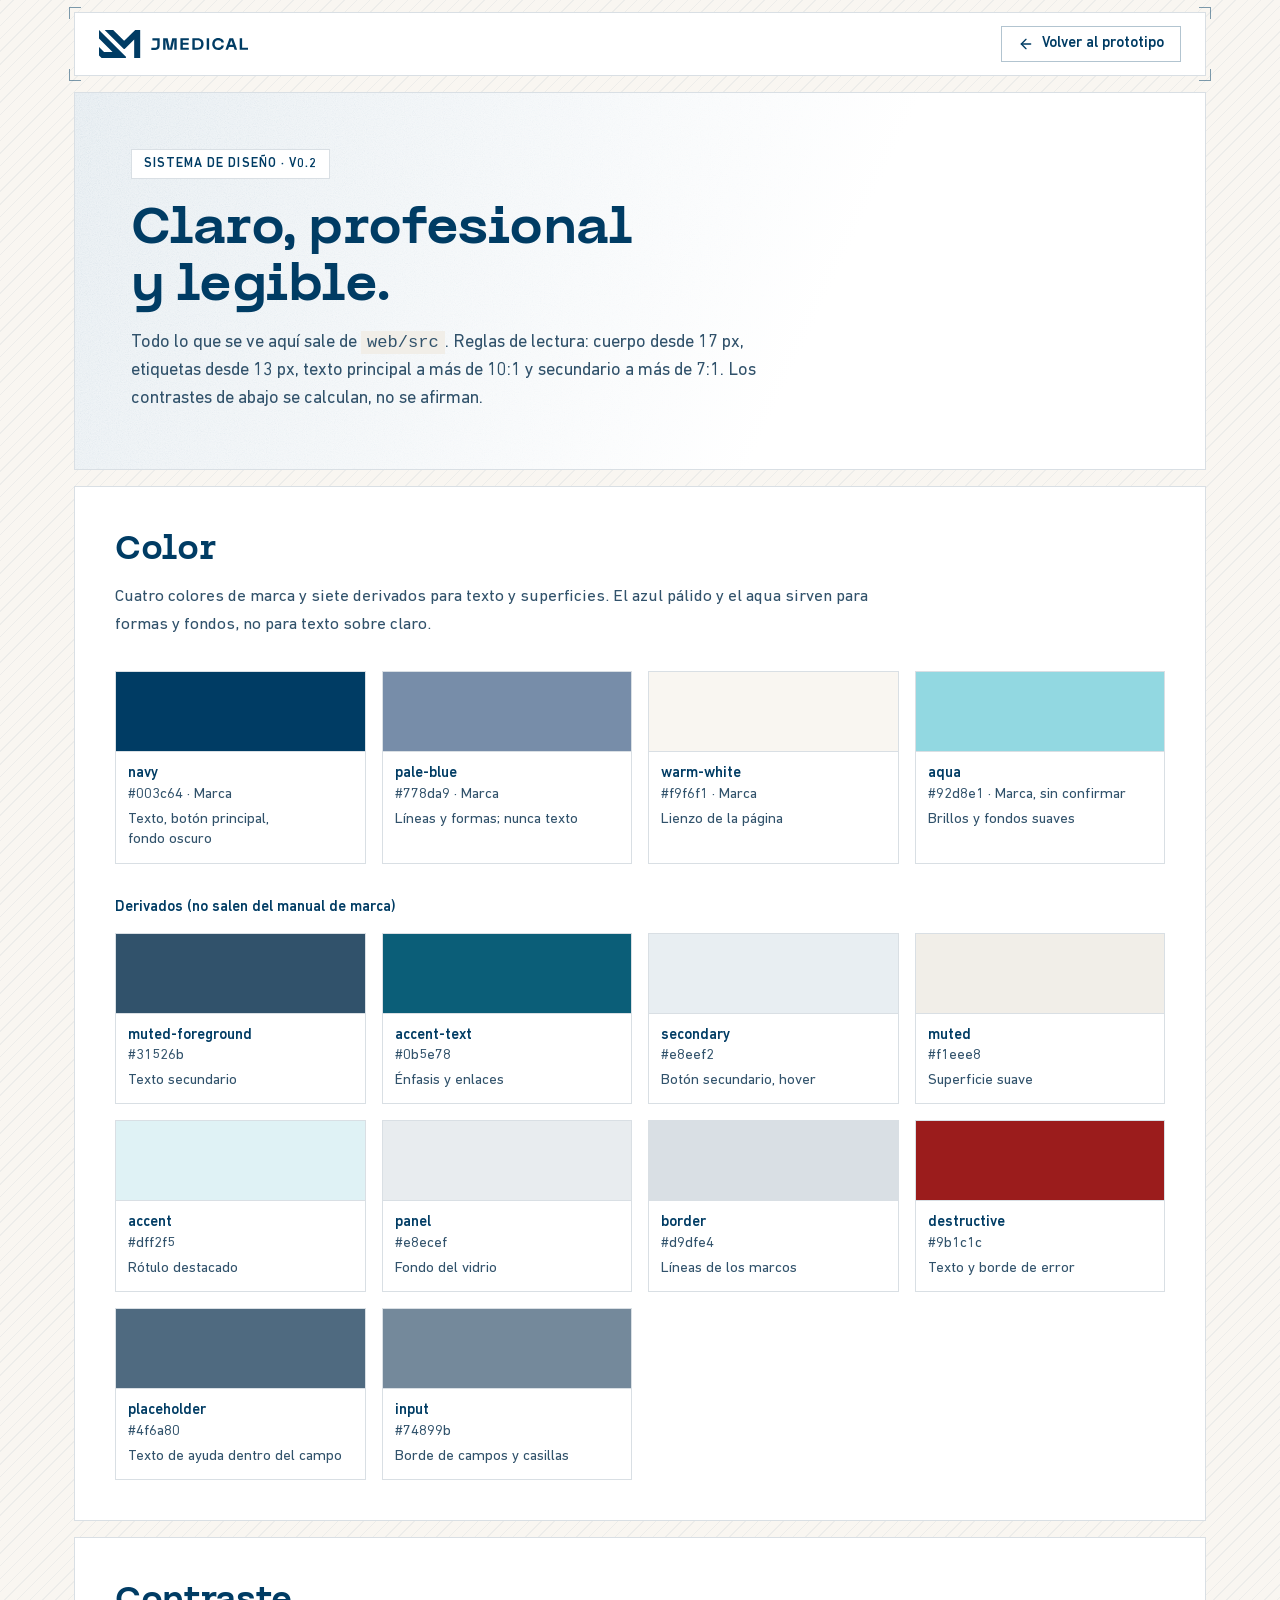
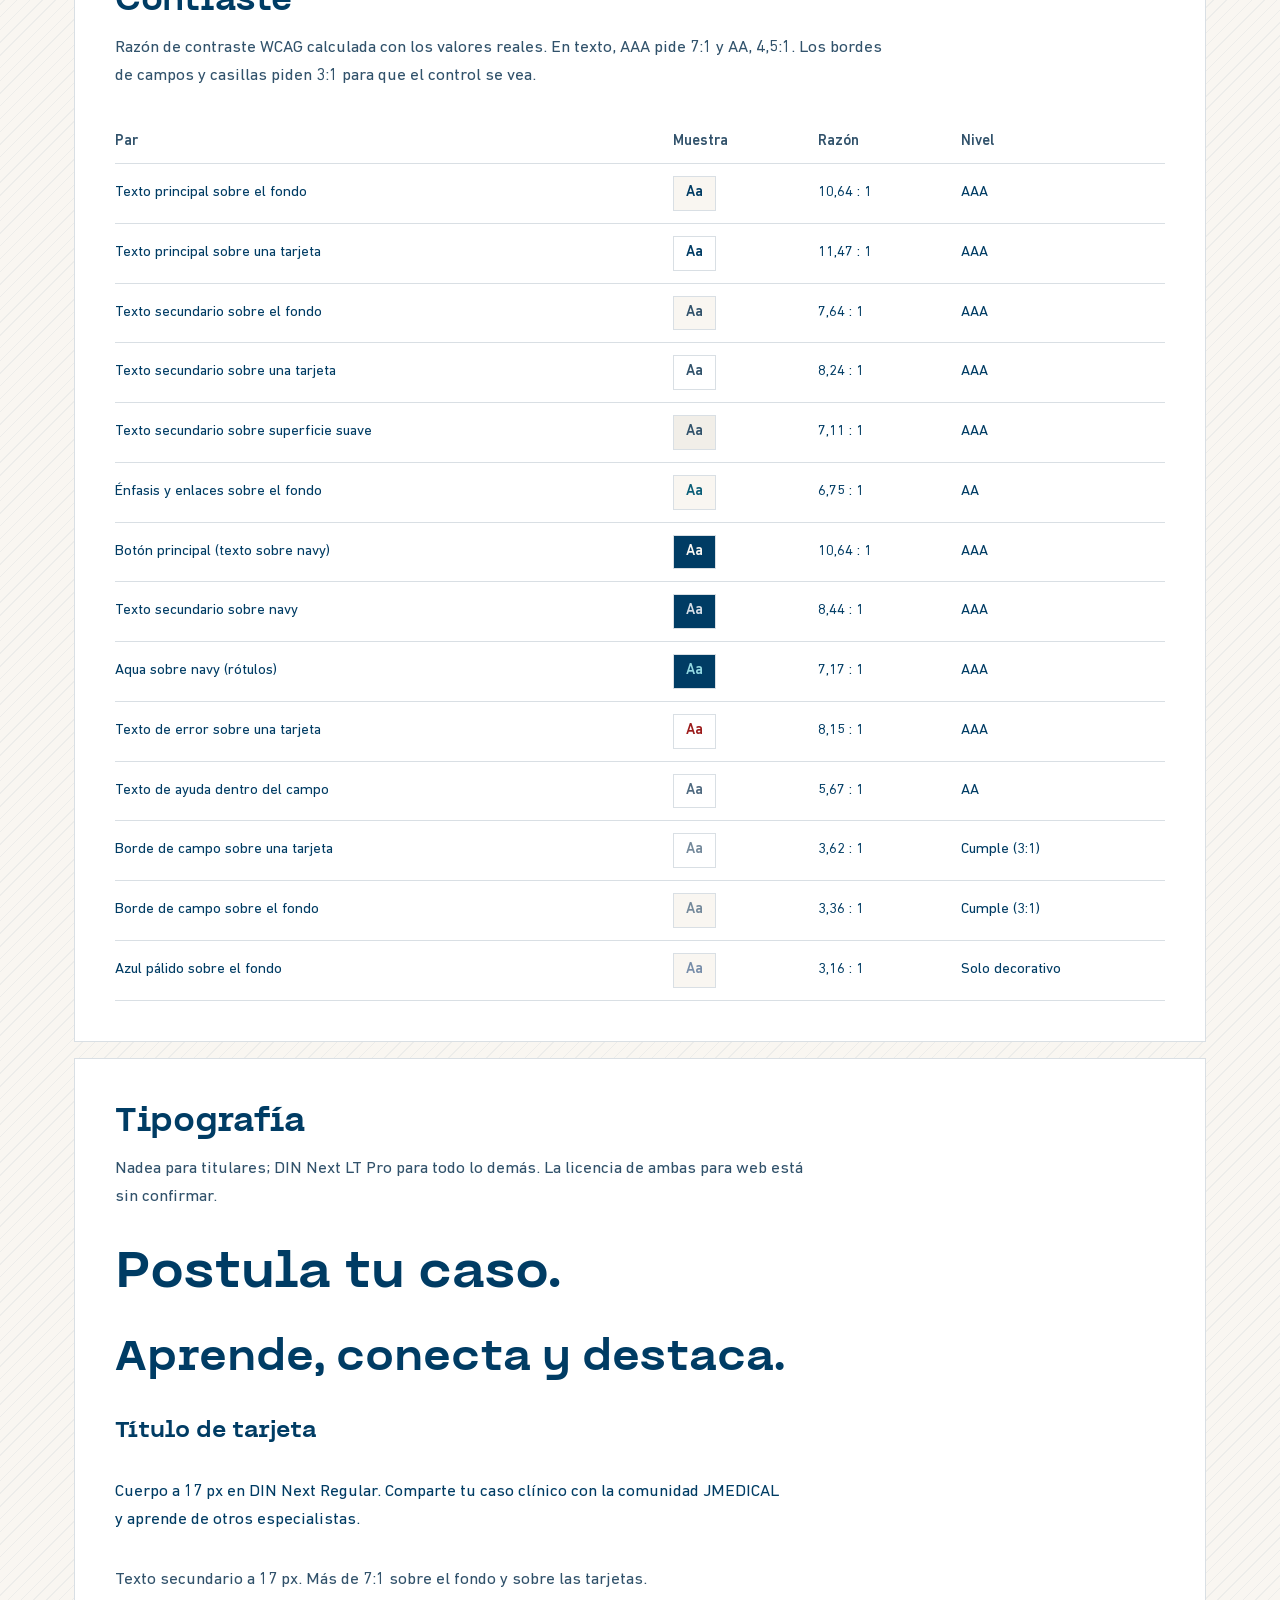
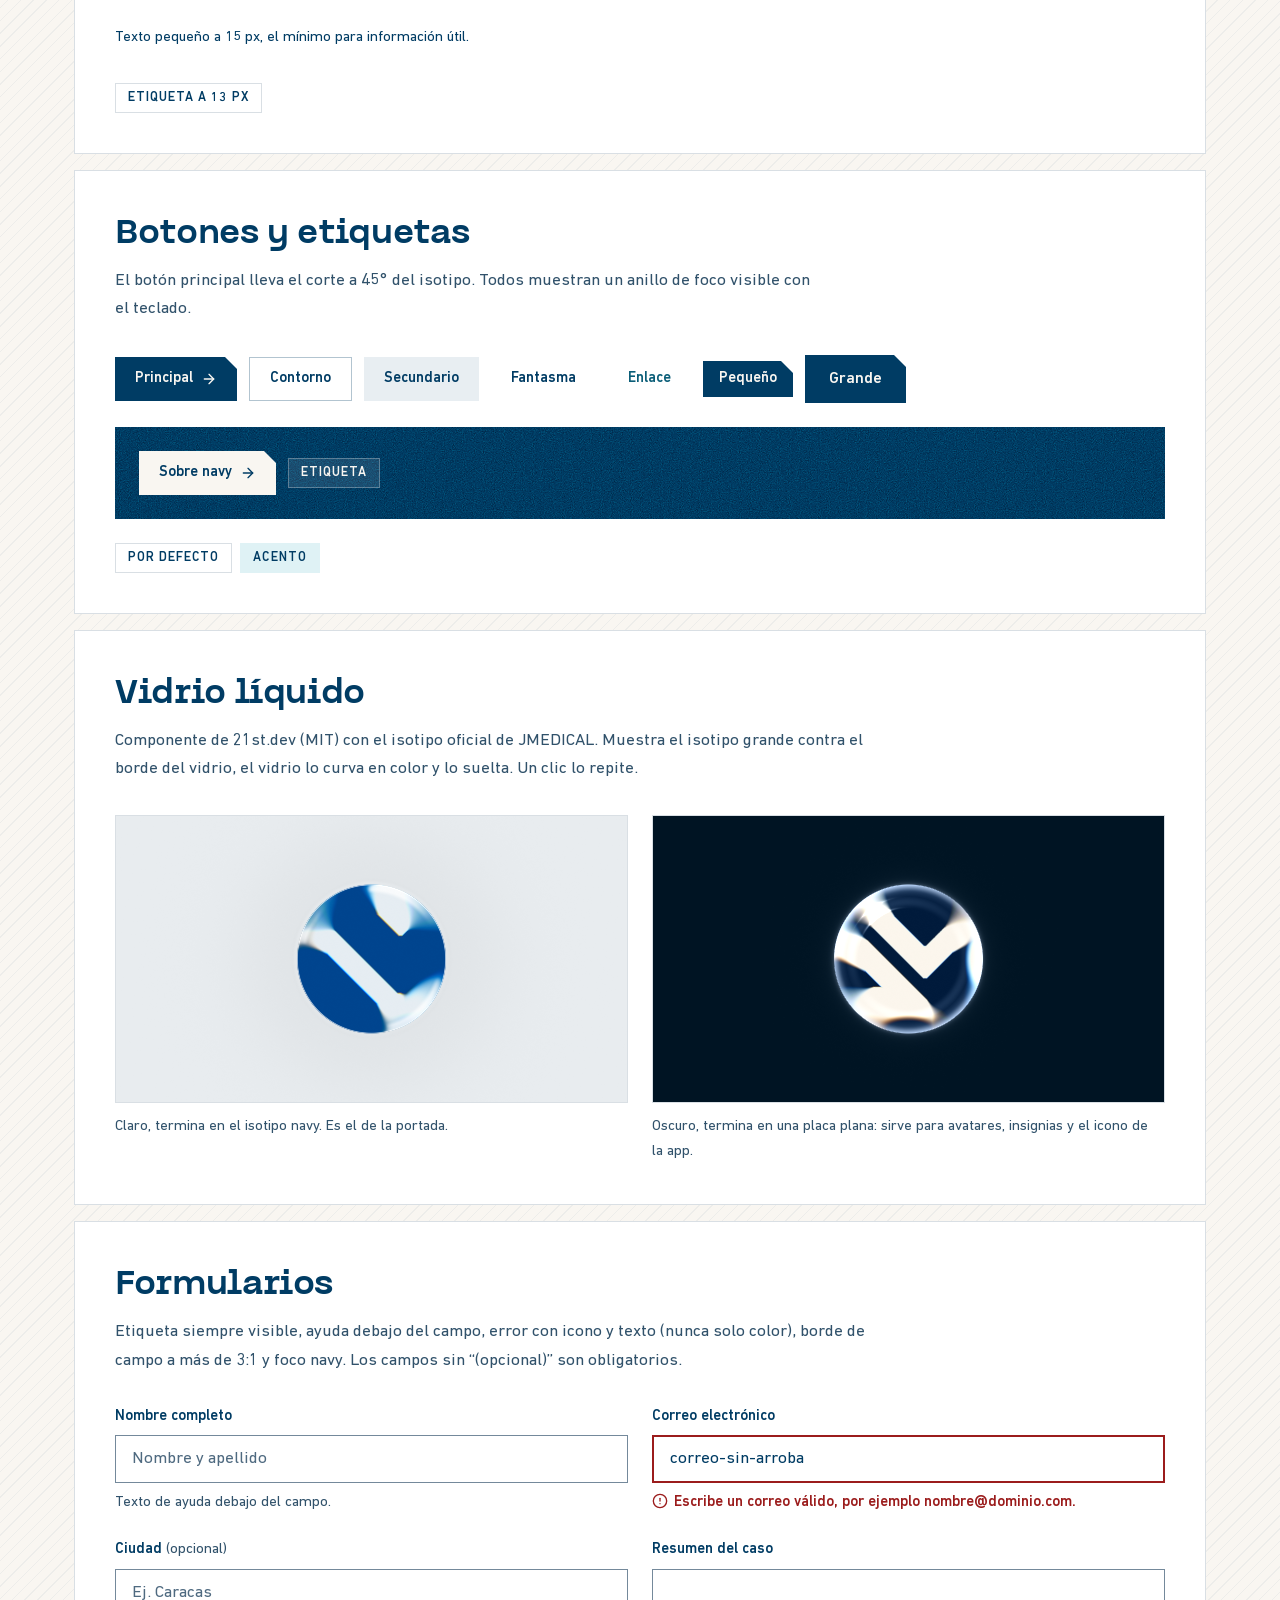
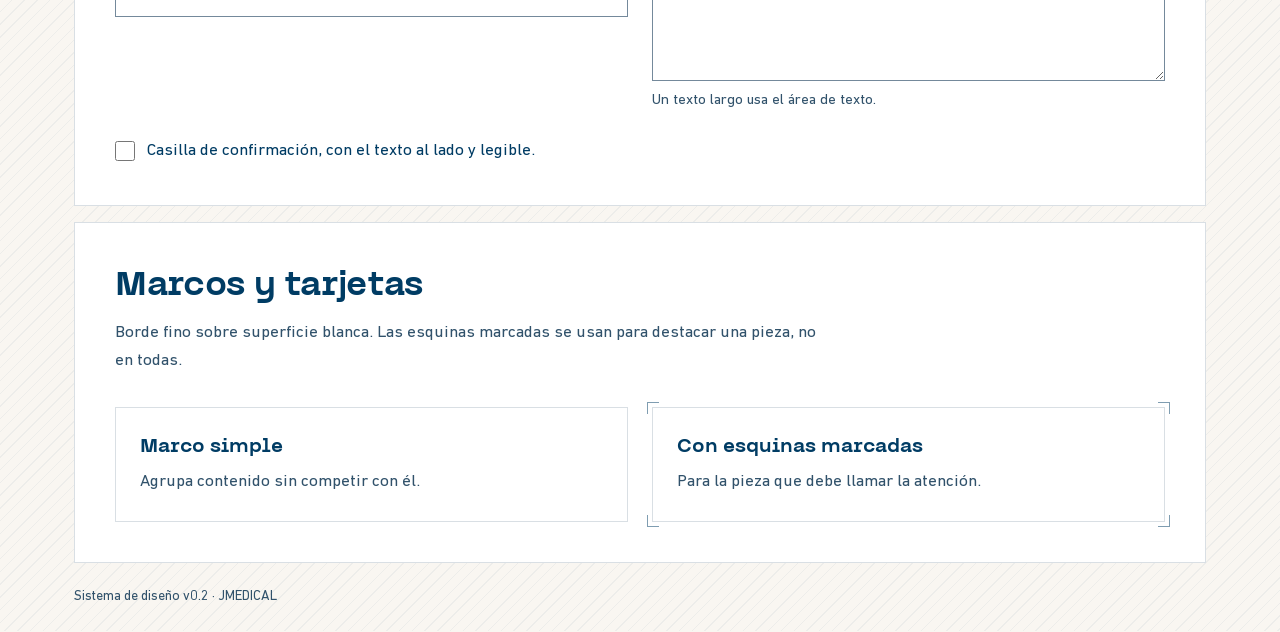
==== commit 175aab8b: "Actualiza la vista previa (código en b26fa1c) Co-Authored-By: Claude Sonnet 5.5 <noreply@anthropic.c" ====
--- a/sistema.html
+++ b/sistema.html
@@ -6,10 +6,10 @@
     <meta name="robots" content="noindex, nofollow" />
     <title>JMEDICAL · Sistema de diseño</title>
     <link rel="icon" href="./favicon.svg" type="image/svg+xml" />
-    <script type="module" crossorigin src="./assets/sistema-3H0dQAYy.js"></script>
+    <script type="module" crossorigin src="./assets/sistema-Dc1Xz0SZ.js"></script>
     <link rel="modulepreload" crossorigin href="./assets/logo-azul-BkGn1NT_.js">
     <link rel="modulepreload" crossorigin href="./assets/field-BmCjv1d0.js">
-    <link rel="modulepreload" crossorigin href="./assets/brand-glass-reveal-CvadKFA3.js">
+    <link rel="modulepreload" crossorigin href="./assets/brand-glass-reveal-BAnsh-I4.js">
     <link rel="stylesheet" crossorigin href="./assets/logo-azul-B99ZChij.css">
   </head>
   <body>
